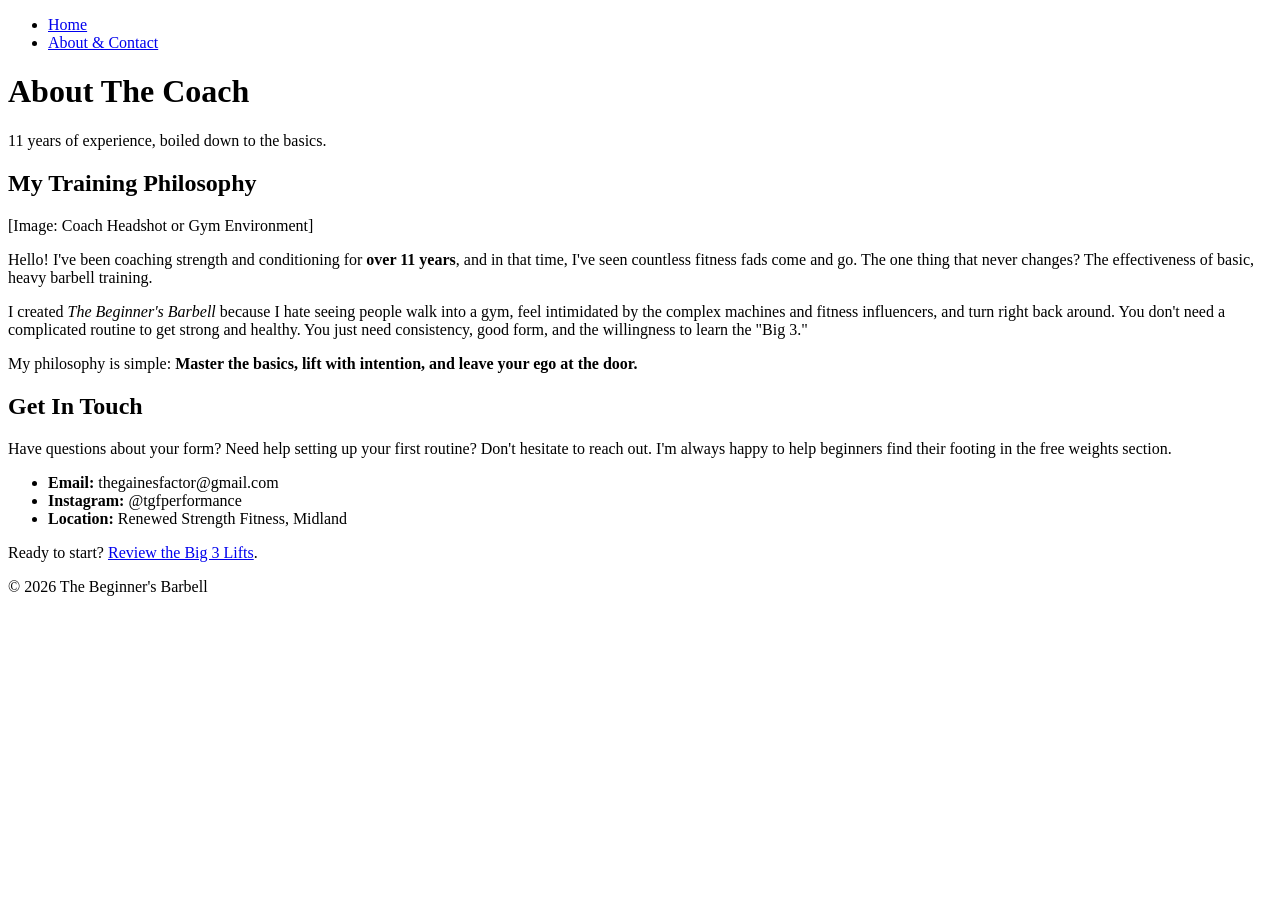
==== about.html @ aabde26d "Add files via upload" ====
<!DOCTYPE html>
<html lang="en">
<head>
    <meta charset="UTF-8">
    <meta name="viewport" content="width=device-width, initial-scale=1.0">
    <title>The Beginner's Barbell | About & Contact</title>
    <link rel="stylesheet" href="style.css">
</head>
<body>

    <header>
        <nav>
            <ul>
                <li><a href="index.html">Home</a></li>
                <li><a href="about.html">About & Contact</a></li>
            </ul>
        </nav>
        <div class="hero">
            <h1>About The Coach</h1>
            <p>11 years of experience, boiled down to the basics.</p>
        </div>
    </header>

    <main>
        <section class="philosophy">
            <h2>My Training Philosophy</h2>
            <div class="image-placeholder">[Image: Coach Headshot or Gym Environment]</div>
            
            <p>Hello! I've been coaching strength and conditioning for <strong>over 11 years</strong>, and in that time, I've seen countless fitness fads come and go. The one thing that never changes? The effectiveness of basic, heavy barbell training.</p>
            
            <p>I created <em>The Beginner's Barbell</em> because I hate seeing people walk into a gym, feel intimidated by the complex machines and fitness influencers, and turn right back around. You don't need a complicated routine to get strong and healthy. You just need consistency, good form, and the willingness to learn the "Big 3."</p>
            
            <p>My philosophy is simple: <strong>Master the basics, lift with intention, and leave your ego at the door.</strong></p>
        </section>

        <section class="contact">
            <h2>Get In Touch</h2>
            <p>Have questions about your form? Need help setting up your first routine? Don't hesitate to reach out. I'm always happy to help beginners find their footing in the free weights section.</p>
            
            <ul class="contact-list">
                <li><strong>Email:</strong> thegainesfactor@gmail.com</li>
                <li><strong>Instagram:</strong> @tgfperformance</li>
                <li><strong>Location:</strong> Renewed Strength Fitness, Midland</li>
            </ul>
        </section>
    </main>

    <footer>
        <p>Ready to start? <a href="index.html">Review the Big 3 Lifts</a>.</p>
        <p>&copy; 2026 The Beginner's Barbell</p>
    </footer>

</body>
</html>
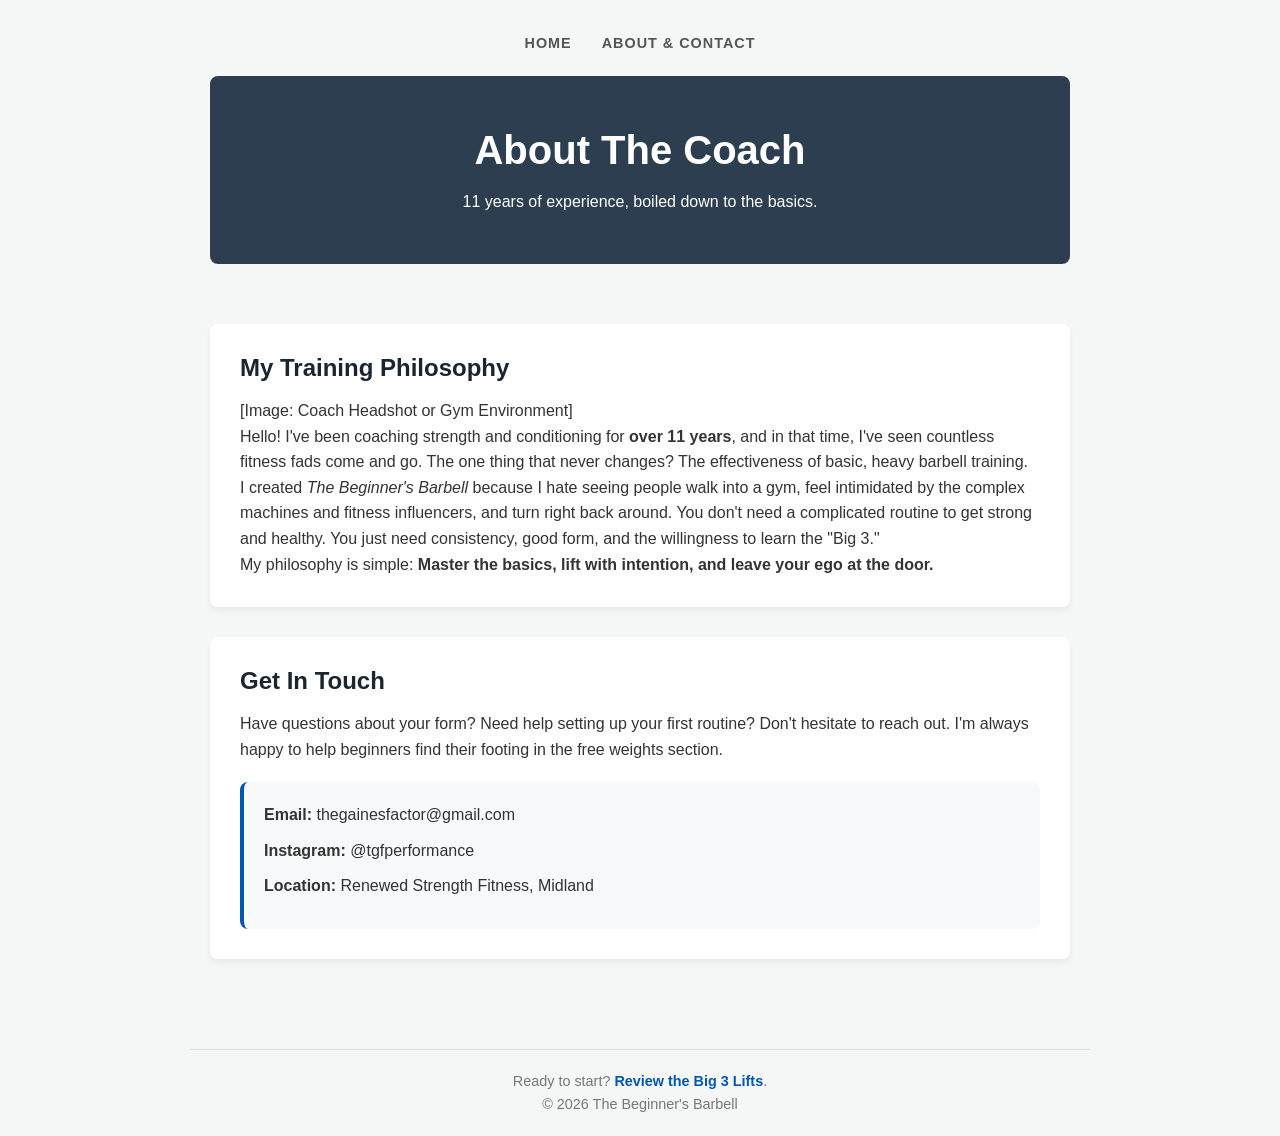
==== commit bbebc7da: "Update about.html" ====
--- a/about.html
+++ b/about.html
@@ -24,7 +24,7 @@
     <main>
         <section class="philosophy">
             <h2>My Training Philosophy</h2>
-            <div class="image-placeholder">[Image: Coach Headshot or Gym Environment]</div>
+            <div class="image/headshot3.jpg">[Image: Coach Headshot or Gym Environment]</div>
             
             <p>Hello! I've been coaching strength and conditioning for <strong>over 11 years</strong>, and in that time, I've seen countless fitness fads come and go. The one thing that never changes? The effectiveness of basic, heavy barbell training.</p>
             
@@ -51,4 +51,5 @@
     </footer>
 
 </body>
-</html>+
+</html>
--- a/style.css
+++ b/style.css
@@ -0,0 +1,167 @@
+/* =========================================================
+   1. GLOBAL RESET & BASE STYLES
+   ========================================================= */
+* {
+    box-sizing: border-box;
+    margin: 0;
+    padding: 0;
+}
+
+body {
+    /* A clean, highly readable font family */
+    font-family: 'Segoe UI', Tahoma, Geneva, Verdana, sans-serif;
+    line-height: 1.6;
+    color: #333333;
+    background-color: #f4f7f6; /* A very soft, welcoming off-white/gray */
+}
+
+a {
+    color: #0056b3;
+    text-decoration: none;
+    font-weight: bold;
+}
+
+a:hover {
+    text-decoration: underline;
+    color: #003d82;
+}
+
+h1, h2, h3 {
+    color: #1a252f;
+    margin-bottom: 15px;
+    line-height: 1.2;
+}
+
+/* =========================================================
+   2. LAYOUT & CONTAINERS
+   ========================================================= */
+/* This keeps the content from stretching too wide on big screens */
+header, main, footer {
+    max-width: 900px;
+    margin: 0 auto;
+    padding: 20px;
+}
+
+section {
+    background-color: #ffffff;
+    padding: 30px;
+    margin-bottom: 30px;
+    border-radius: 8px; /* Soft, rounded corners */
+    box-shadow: 0 4px 6px rgba(0, 0, 0, 0.05); /* Subtle shadow for depth */
+}
+
+/* =========================================================
+   3. HEADER & NAVIGATION
+   ========================================================= */
+nav ul {
+    list-style: none;
+    display: flex;
+    justify-content: center;
+    gap: 30px;
+    padding: 10px 0 20px 0;
+}
+
+nav a {
+    text-transform: uppercase;
+    letter-spacing: 1px;
+    font-size: 0.9rem;
+    color: #555;
+}
+
+nav a:hover {
+    color: #0056b3;
+}
+
+.hero {
+    background-color: #2c3e50; /* A strong, trustworthy dark slate */
+    color: #ffffff;
+    text-align: center;
+    padding: 50px 20px;
+    border-radius: 8px;
+    margin-bottom: 20px;
+}
+
+.hero h1 {
+    color: #ffffff;
+    font-size: 2.5rem;
+}
+
+/* =========================================================
+   4. HOME PAGE STYLES (The Lifts)
+   ========================================================= */
+.intro p {
+    font-size: 1.1rem;
+}
+
+.lift {
+    display: flex; /* Puts the image and text side-by-side */
+    align-items: center;
+    gap: 30px;
+    margin-bottom: 40px;
+    padding-bottom: 30px;
+    border-bottom: 1px solid #eeeeee;
+}
+
+.lift:last-child {
+    border-bottom: none;
+    margin-bottom: 0;
+    padding-bottom: 0;
+}
+
+/* THIS FIXES THE GIANT IMAGES! */
+.lift img, .philosophy img {
+    width: 100%;
+    max-width: 350px;
+    height: auto;
+    border-radius: 8px;
+    box-shadow: 0 2px 4px rgba(0,0,0,0.1);
+}
+
+.lift-text {
+    flex: 1; /* Tells the text to take up the remaining space */
+}
+
+/* =========================================================
+   5. ABOUT PAGE STYLES
+   ========================================================= */
+.contact-list {
+    list-style: none;
+    margin-top: 20px;
+    padding: 20px;
+    background-color: #f8f9fa;
+    border-radius: 8px;
+    border-left: 4px solid #0056b3;
+}
+
+.contact-list li {
+    margin-bottom: 10px;
+}
+
+/* =========================================================
+   6. FOOTER
+   ========================================================= */
+footer {
+    text-align: center;
+    border-top: 1px solid #ddd;
+    margin-top: 40px;
+    color: #777;
+    font-size: 0.9rem;
+}
+
+/* =========================================================
+   7. RESPONSIVE DESIGN (For Mobile Phones)
+   ========================================================= */
+@media (max-width: 768px) {
+    .lift {
+        flex-direction: column; /* Stacks image on top of text on small screens */
+        text-align: center;
+    }
+    
+    .lift img {
+        max-width: 100%;
+    }
+    
+    .hero h1 {
+        font-size: 2rem;
+    }
+}
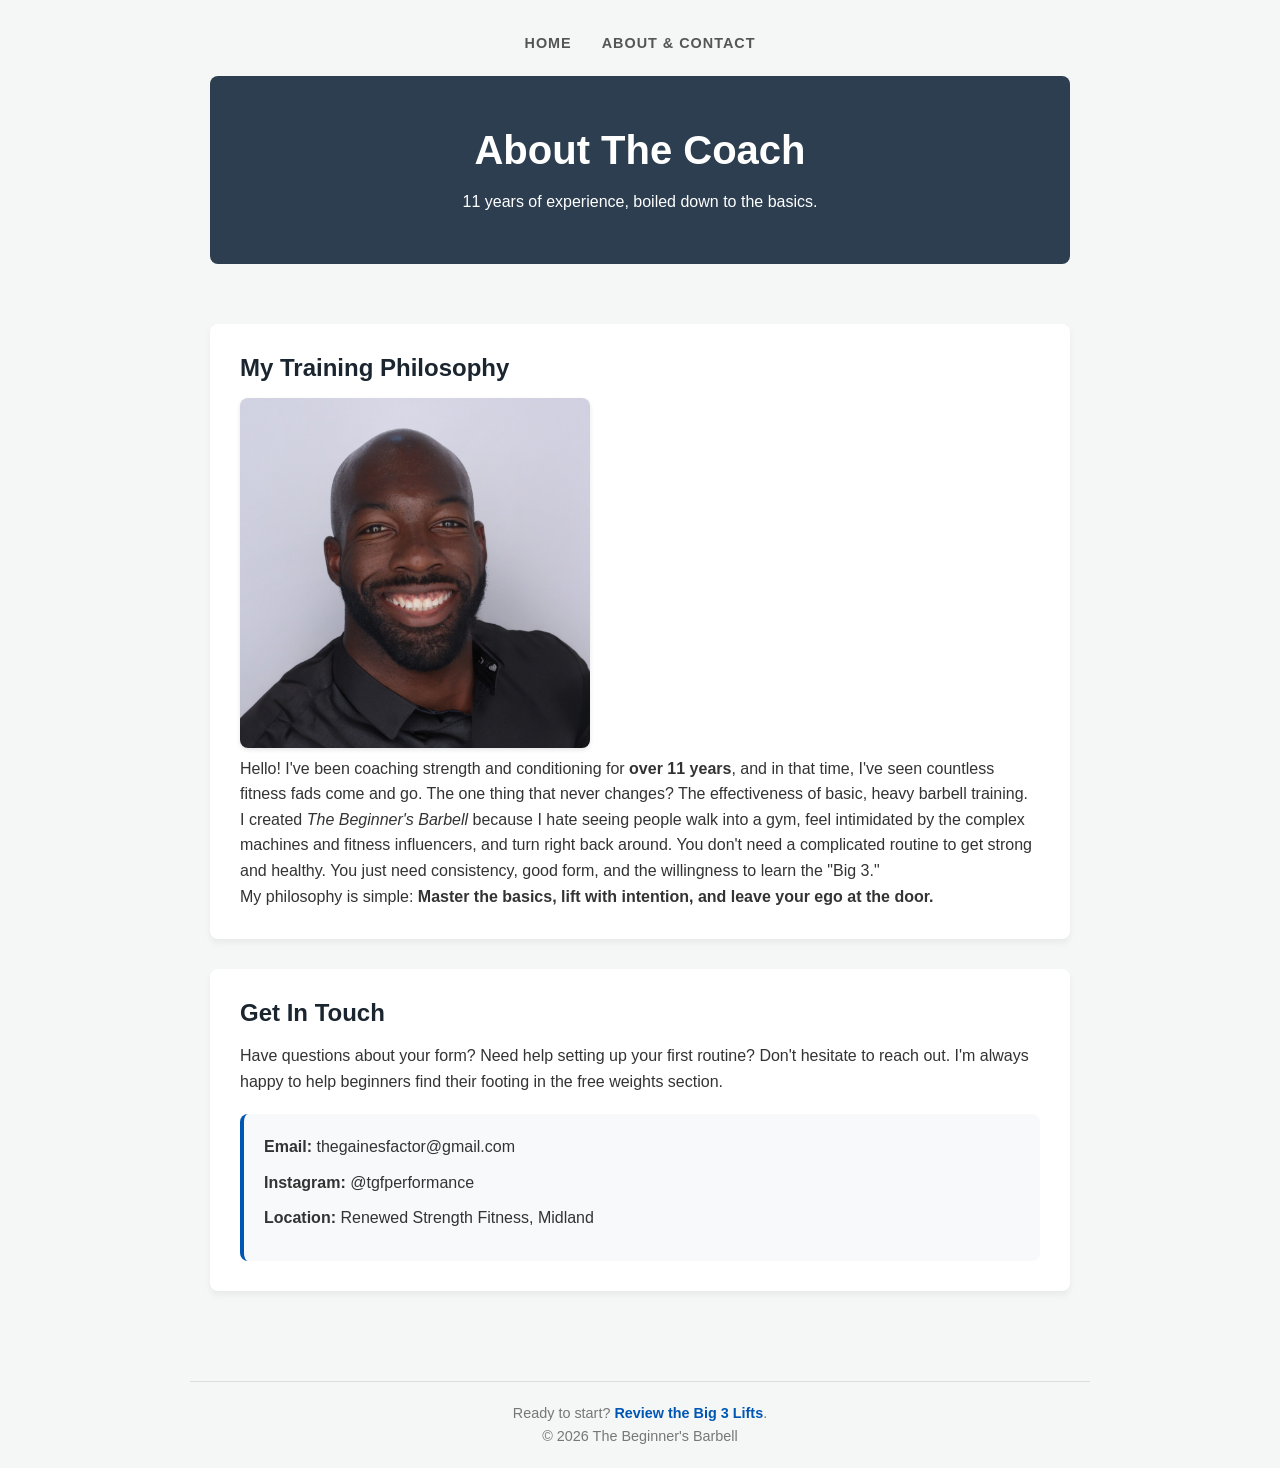
==== commit fbf0b8db: "Add files via upload" ====
--- a/about.html
+++ b/about.html
@@ -24,7 +24,7 @@
     <main>
         <section class="philosophy">
             <h2>My Training Philosophy</h2>
-            <div class="image/headshot3.jpg">[Image: Coach Headshot or Gym Environment]</div>
+            <img src="images/headshot3.jpg" alt="a photo of the coach, Greg Gaines, smiling and wearing a black t-shirt with the logo of his gym, Renewed Strength Fitness. He has short brown hair and a well-groomed beard. The background is a plain white wall.">
             
             <p>Hello! I've been coaching strength and conditioning for <strong>over 11 years</strong>, and in that time, I've seen countless fitness fads come and go. The one thing that never changes? The effectiveness of basic, heavy barbell training.</p>
             
@@ -51,5 +51,4 @@
     </footer>
 
 </body>
-
-</html>
+</html>
